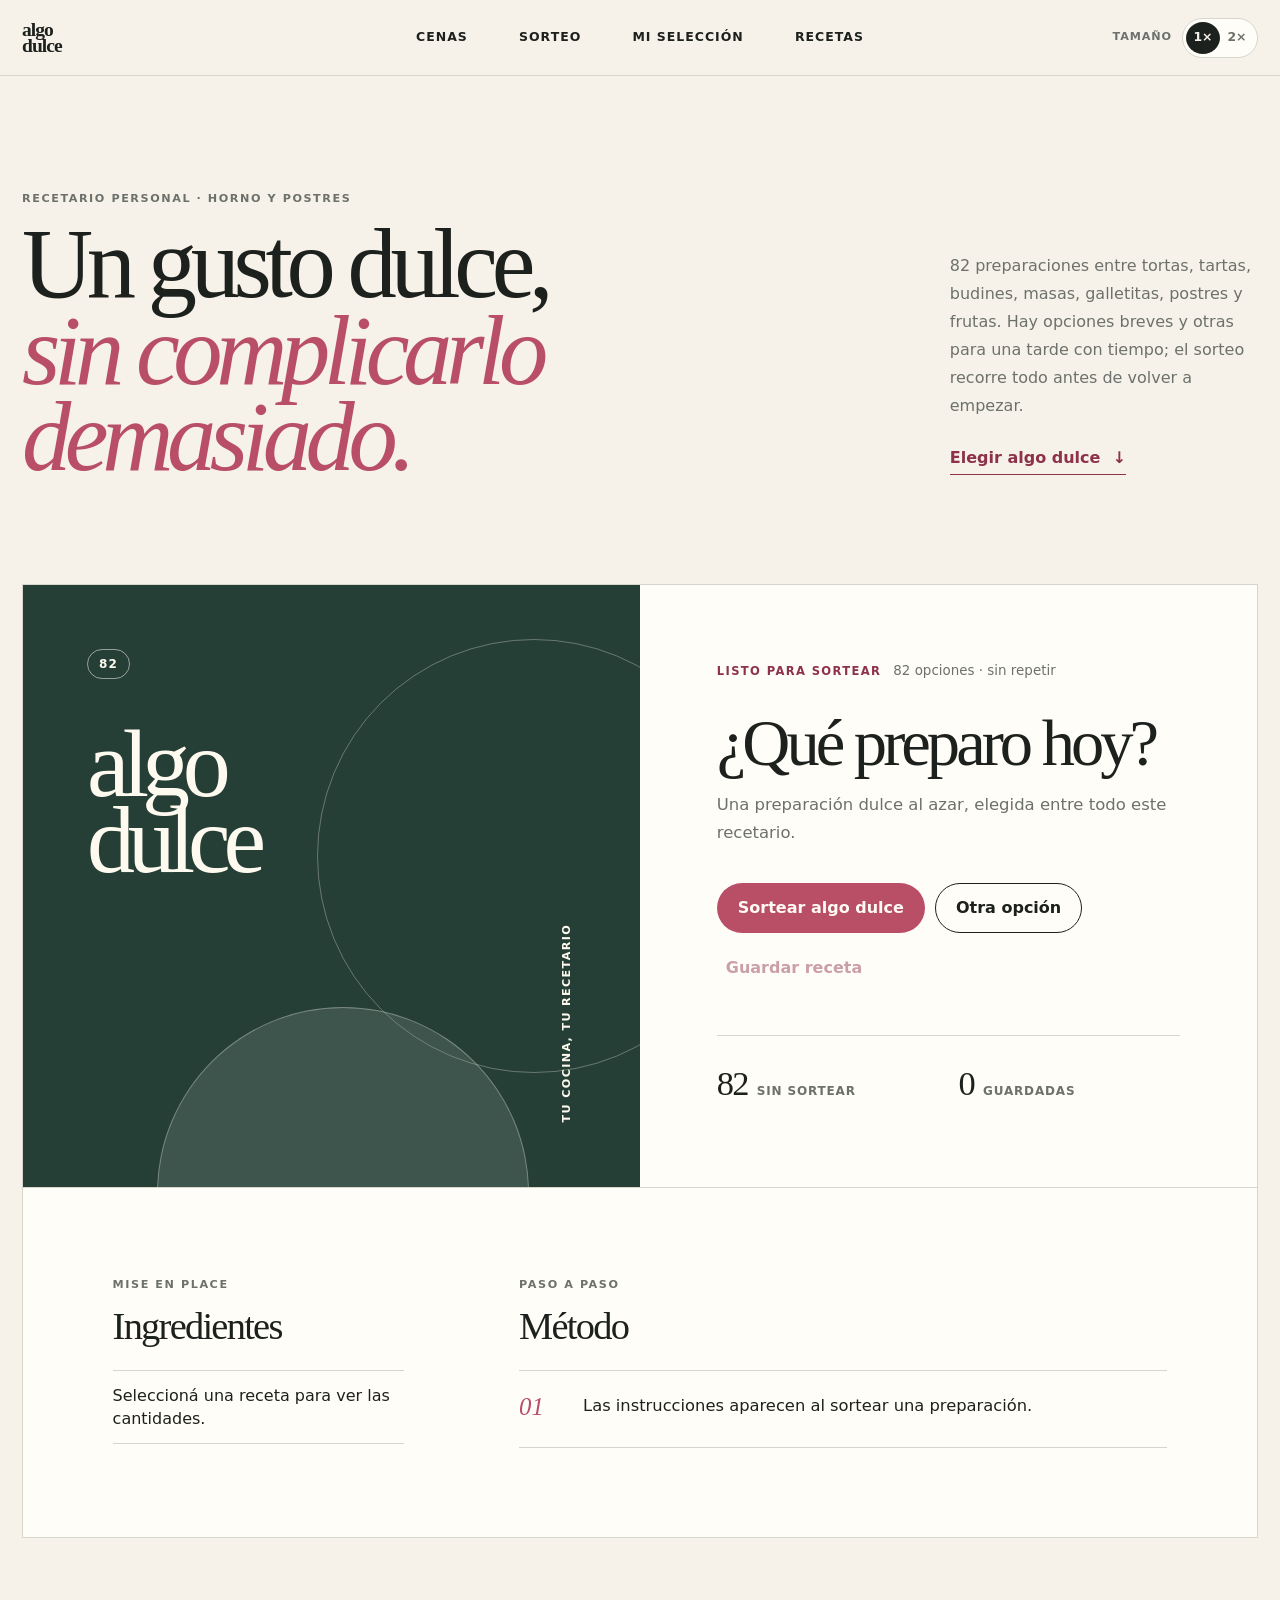
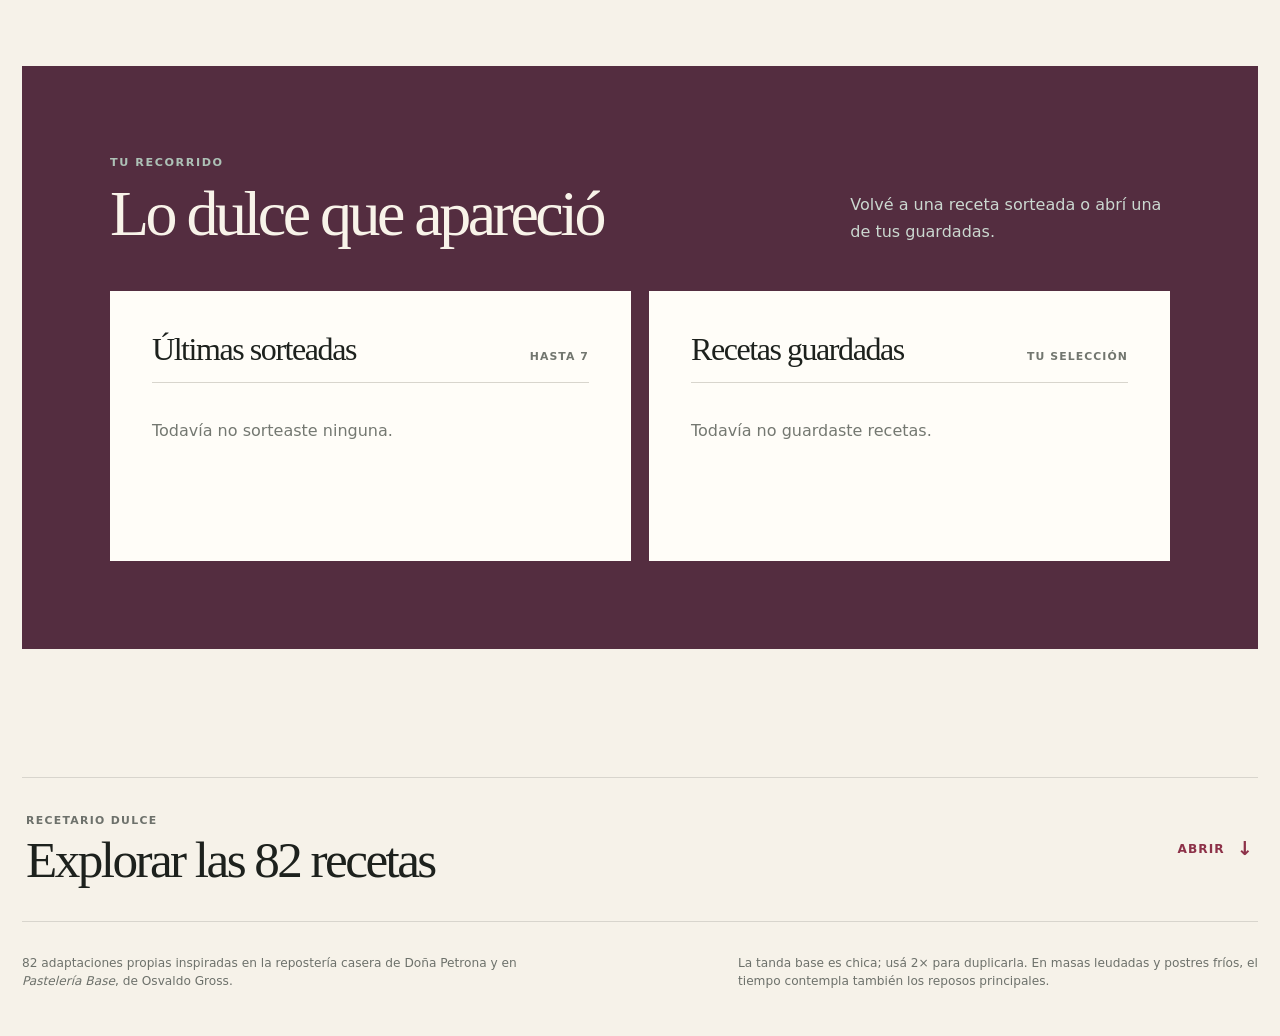
==== dulces.html @ ef83200b "Publicar recetario web" ====
<!DOCTYPE html>
<html lang="es">
<head>
  <meta charset="UTF-8">
  <meta name="viewport" content="width=device-width, initial-scale=1">
  <meta name="theme-color" content="#f6f2e9">
  <meta name="description" content="Un sorteador personal de tortas, tartas, budines, masas, galletitas, postres y preparaciones con fruta.">
  <title>Algo dulce — Recetario personal</title>
  <link rel="stylesheet" href="./css/styles.css">
</head>
<body class="sweetPage">
  <header class="siteHeader">
    <a class="brand" href="./dulces.html#top" aria-label="Algo dulce, volver al inicio">
      <span>algo</span>
      <span>dulce</span>
    </a>

    <nav class="mainNav" aria-label="Navegación principal">
      <a href="./index.html">Cenas</a>
      <a href="#recipe">Sorteo</a>
      <a href="#selection">Mi selección</a>
      <a href="#catalog">Recetas</a>
    </nav>

    <a class="mobileSwitch" href="./index.html">Cenas</a>

    <div class="portion compactPortion">
      <span>Tamaño</span>
      <div class="seg" role="group" aria-label="Tamaño de la tanda">
        <button id="one" class="active" type="button" aria-pressed="true">1×</button>
        <button id="two" type="button" aria-pressed="false">2×</button>
      </div>
    </div>
  </header>

  <main id="top" class="app">
    <section class="intro" aria-labelledby="pageTitle">
      <div>
        <p class="eyebrow">Recetario personal · horno y postres</p>
        <h1 id="pageTitle">Un gusto dulce,<br><em>sin complicarlo demasiado.</em></h1>
      </div>
      <div class="introCopy">
        <p><span id="recipeTotalIntro">82</span> preparaciones entre tortas, tartas, budines, masas, galletitas, postres y frutas. Hay opciones breves y otras para una tarde con tiempo; el sorteo recorre todo antes de volver a empezar.</p>
        <a class="textLink" href="#recipe">Elegir algo dulce <span aria-hidden="true">↓</span></a>
      </div>
    </section>

    <section id="recipe" class="featureSection" aria-labelledby="title">
      <article class="recipeFeature">
        <figure id="recipeVisual" class="recipeVisual" data-tone="idle">
          <img id="recipeImage" class="recipeImage" alt="" hidden>
          <div id="visualPlaceholder" class="visualPlaceholder">
            <span id="visualNumber" class="visualNumber">82</span>
            <span id="visualLabel" class="visualLabel">algo<br>dulce</span>
            <span class="visualCaption">Tu cocina, tu recetario</span>
          </div>
        </figure>

        <div class="recipeIntro">
          <div class="meta">
            <span id="category" class="badge">Listo para sortear</span>
            <span id="time" class="muted">82 opciones · sin repetir</span>
          </div>

          <h2 id="title" class="title">¿Qué preparo hoy?</h2>
          <p id="note" class="note">Una preparación dulce al azar, elegida entre todo este recetario.</p>
          <p id="source" class="recipeSource" hidden></p>
          <span id="announcement" class="srOnly" aria-live="polite"></span>

          <div class="actions" aria-label="Acciones de la receta">
            <button id="pick" class="btn primary" type="button">Sortear algo dulce</button>
            <button id="another" class="btn secondary" type="button">Otra opción</button>
            <button id="favorite" class="btn quiet" type="button" disabled>Guardar receta</button>
          </div>

          <div class="quickFacts" aria-label="Estado del recetario">
            <p><strong id="remaining">82</strong><span>sin sortear</span></p>
            <p><strong id="favoriteCount">0</strong><span>guardadas</span></p>
          </div>
        </div>
      </article>

      <div class="recipeBody">
        <aside class="ingredientsPanel" aria-labelledby="ingredientsTitle">
          <div class="sectionHeading">
            <p class="eyebrow">Mise en place</p>
            <h3 id="ingredientsTitle">Ingredientes</h3>
          </div>
          <ul id="ingredients" class="ingredients">
            <li>Seleccioná una receta para ver las cantidades.</li>
          </ul>
        </aside>

        <section class="methodColumn" aria-labelledby="methodTitle">
          <div id="prepBlock" class="guidance prepGuide" hidden>
            <p class="eyebrow">Orden de trabajo</p>
            <h3>Antes de empezar</h3>
            <p id="prep"></p>
          </div>

          <div class="methodBlock">
            <div class="sectionHeading">
              <p class="eyebrow">Paso a paso</p>
              <h3 id="methodTitle">Método</h3>
            </div>
            <ol id="steps" class="steps">
              <li>Las instrucciones aparecen al sortear una preparación.</li>
            </ol>
          </div>

          <aside id="tipBlock" class="guidance tipGuide" hidden>
            <p class="eyebrow">Nota de cocina</p>
            <h3>Punto clave</h3>
            <p id="tip"></p>
          </aside>
        </section>
      </div>
    </section>

    <section id="selection" class="selectionSection" aria-labelledby="selectionTitle">
      <div class="sectionIntro">
        <p class="eyebrow">Tu recorrido</p>
        <h2 id="selectionTitle">Lo dulce que apareció</h2>
        <p>Volvé a una receta sorteada o abrí una de tus guardadas.</p>
      </div>

      <div class="selectionGrid">
        <section class="listPanel" aria-labelledby="historyTitle">
          <div class="panelHeading">
            <h3 id="historyTitle">Últimas sorteadas</h3>
            <span>Hasta 7</span>
          </div>
          <ol id="history" class="list">
            <li class="empty">Todavía no sorteaste ninguna.</li>
          </ol>
        </section>

        <section class="listPanel" aria-labelledby="favoritesTitle">
          <div class="panelHeading">
            <h3 id="favoritesTitle">Recetas guardadas</h3>
            <span>Tu selección</span>
          </div>
          <ul id="favorites" class="list">
            <li class="empty">Todavía no guardaste recetas.</li>
          </ul>
        </section>
      </div>
    </section>

    <details id="catalog" class="catalogSection">
      <summary>
        <span>
          <small>Recetario dulce</small>
          <strong>Explorar las <span id="recipeTotalCatalog">82</span> recetas</strong>
        </span>
        <span class="summaryAction">Abrir <span aria-hidden="true">↓</span></span>
      </summary>
      <div id="catalogFilters" class="catalogFilters" aria-label="Filtrar recetas por categoría"></div>
      <div id="grid" class="grid"></div>
    </details>

    <footer class="foot">
      <p><span id="recipeTotalFooter">82</span> adaptaciones propias inspiradas en la repostería casera de Doña Petrona y en <em>Pastelería Base</em>, de Osvaldo Gross.</p>
      <p>La tanda base es chica; usá 2× para duplicarla. En masas leudadas y postres fríos, el tiempo contempla también los reposos principales.</p>
    </footer>
  </main>

  <div id="toast" class="toast" role="status" aria-live="polite"></div>

  <script src="./js/sweet-recipes.js"></script>
  <script src="./js/gross-tortas-y-masitas.js"></script>
  <script src="./js/gross-budines-y-hojaldres.js"></script>
  <script src="./js/gross-leudados-y-postres.js"></script>
  <script src="./js/app.js"></script>
</body>
</html>
---- css/styles.css ----
:root {
  --paper: #f6f2e9;
  --surface: #fffdf8;
  --ink: #1d211d;
  --muted: #6d716b;
  --line: #d8d5cd;
  --soft: #ece8df;
  --accent: #d76343;
  --accent-dark: #a9432b;
  --green: #244b3a;
  --danger: #a23e36;
  --shadow: 0 18px 55px rgba(35, 31, 24, 0.1);
  --serif: Georgia, "Times New Roman", serif;
  --sans: Inter, ui-sans-serif, system-ui, -apple-system, BlinkMacSystemFont, "Segoe UI", sans-serif;
  color-scheme: light;
}

* {
  box-sizing: border-box;
}

html {
  scroll-behavior: smooth;
  scroll-padding-top: 88px;
}

body {
  margin: 0;
  min-height: 100vh;
  background: var(--paper);
  color: var(--ink);
  font-family: var(--sans);
  line-height: 1.5;
}

body.sweetPage {
  --accent: #b94f67;
  --accent-dark: #8d3249;
  --green: #542d40;
}

button,
summary {
  font: inherit;
}

button,
summary,
a {
  -webkit-tap-highlight-color: transparent;
}

button {
  cursor: pointer;
}

a {
  color: inherit;
}

button:focus-visible,
a:focus-visible,
summary:focus-visible {
  outline: 3px solid rgba(215, 99, 67, 0.45);
  outline: 3px solid color-mix(in srgb, var(--accent) 45%, transparent);
  outline-offset: 4px;
}

[hidden] {
  display: none !important;
}

.srOnly {
  position: absolute;
  width: 1px;
  height: 1px;
  padding: 0;
  margin: -1px;
  overflow: hidden;
  clip: rect(0, 0, 0, 0);
  white-space: nowrap;
  border: 0;
}

.siteHeader {
  position: sticky;
  top: 0;
  z-index: 50;
  display: grid;
  grid-template-columns: 1fr auto 1fr;
  align-items: center;
  min-height: 76px;
  padding: 10px max(22px, calc((100vw - 1260px) / 2));
  border-bottom: 1px solid var(--line);
  background: color-mix(in srgb, var(--paper) 94%, transparent);
  backdrop-filter: blur(16px);
}

.brand {
  width: max-content;
  color: var(--ink);
  font-family: var(--serif);
  font-size: 1.22rem;
  font-weight: 700;
  line-height: 0.78;
  text-decoration: none;
  letter-spacing: -0.05em;
}

.brand span {
  display: block;
}

.mainNav {
  display: flex;
  align-items: center;
  gap: clamp(20px, 4vw, 54px);
}

.mainNav a {
  position: relative;
  padding: 9px 0;
  font-size: 0.78rem;
  font-weight: 750;
  letter-spacing: 0.08em;
  text-decoration: none;
  text-transform: uppercase;
}

.mainNav a::after {
  position: absolute;
  right: 0;
  bottom: 3px;
  left: 0;
  height: 1px;
  background: var(--accent);
  content: "";
  transform: scaleX(0);
  transform-origin: left;
  transition: transform 180ms ease;
}

.mainNav a:hover::after {
  transform: scaleX(1);
}

.mobileSwitch {
  display: none;
}

.portion {
  display: flex;
  align-items: center;
  justify-self: end;
  gap: 10px;
}

.portion > span {
  color: var(--muted);
  font-size: 0.7rem;
  font-weight: 750;
  letter-spacing: 0.08em;
  text-transform: uppercase;
}

.seg {
  display: grid;
  grid-template-columns: 1fr 1fr;
  width: 76px;
  padding: 3px;
  border: 1px solid var(--line);
  border-radius: 999px;
  background: var(--surface);
}

.seg button {
  min-width: 32px;
  min-height: 32px;
  padding: 0;
  border: 0;
  border-radius: 50%;
  background: transparent;
  color: var(--muted);
  font-size: 0.78rem;
  font-weight: 800;
}

.seg button.active {
  background: var(--ink);
  color: var(--paper);
}

.app {
  width: min(1260px, calc(100% - 44px));
  margin: 0 auto;
}

.intro {
  display: grid;
  grid-template-columns: minmax(0, 1.45fr) minmax(280px, 0.55fr);
  gap: clamp(40px, 9vw, 130px);
  align-items: end;
  padding: clamp(64px, 9vw, 126px) 0 clamp(54px, 8vw, 104px);
}

.eyebrow {
  margin: 0 0 13px;
  color: var(--muted);
  font-size: 0.7rem;
  font-weight: 800;
  letter-spacing: 0.14em;
  text-transform: uppercase;
}

.intro h1 {
  margin: 0;
  max-width: 900px;
  font-family: var(--serif);
  font-size: clamp(3.45rem, 7.7vw, 7.4rem);
  font-weight: 500;
  line-height: 0.88;
  letter-spacing: -0.065em;
}

.intro h1 em {
  color: var(--accent);
  font-weight: 400;
}

.introCopy {
  max-width: 410px;
  padding-bottom: 6px;
}

.introCopy p {
  margin: 0 0 26px;
  color: var(--muted);
  font-size: 1rem;
  line-height: 1.75;
}

.textLink {
  display: inline-flex;
  gap: 12px;
  align-items: center;
  padding-bottom: 4px;
  border-bottom: 1px solid currentColor;
  color: var(--accent-dark);
  font-weight: 750;
  text-decoration: none;
}

.textLink span {
  transition: transform 180ms ease;
}

.textLink:hover span {
  transform: translateY(3px);
}

.featureSection {
  border: 1px solid var(--line);
  background: var(--surface);
}

.recipeFeature {
  display: grid;
  grid-template-columns: minmax(0, 1fr) minmax(0, 1fr);
  min-height: 600px;
  border-bottom: 1px solid var(--line);
}

.recipeVisual {
  --tone: #294d3d;
  --tone-soft: #9bb4a5;
  --tone-ink: #fffaf0;
  position: relative;
  min-height: 600px;
  margin: 0;
  overflow: hidden;
  background: var(--tone);
  color: var(--tone-ink);
}

.recipeImage {
  position: absolute;
  z-index: 3;
  inset: 0;
  display: block;
  width: 100%;
  height: 100%;
  object-fit: cover;
}

.visualPlaceholder {
  position: absolute;
  inset: 0;
  display: flex;
  flex-direction: column;
  justify-content: space-between;
  padding: clamp(28px, 5vw, 68px);
  isolation: isolate;
}

.visualPlaceholder::before,
.visualPlaceholder::after {
  position: absolute;
  z-index: -1;
  border: 1px solid color-mix(in srgb, var(--tone-ink) 30%, transparent);
  border-radius: 50%;
  content: "";
}

.visualPlaceholder::before {
  top: 9%;
  right: -18%;
  width: 70%;
  aspect-ratio: 1;
}

.visualPlaceholder::after {
  right: 18%;
  bottom: -32%;
  width: 60%;
  aspect-ratio: 1;
  background: color-mix(in srgb, var(--tone-soft) 24%, transparent);
}

.visualNumber {
  align-self: flex-start;
  padding: 5px 11px;
  border: 1px solid color-mix(in srgb, var(--tone-ink) 52%, transparent);
  border-radius: 999px;
  font-size: 0.75rem;
  font-weight: 800;
  letter-spacing: 0.09em;
}

.visualLabel {
  max-width: 520px;
  font-family: var(--serif);
  font-size: clamp(4rem, 7.5vw, 7.3rem);
  font-weight: 500;
  line-height: 0.79;
  letter-spacing: -0.075em;
  white-space: pre-line;
}

.visualCaption {
  align-self: flex-end;
  font-size: 0.7rem;
  font-weight: 750;
  letter-spacing: 0.12em;
  text-transform: uppercase;
  writing-mode: vertical-rl;
  transform: rotate(180deg);
}

[data-tone="oven"] {
  --tone: #b95536;
  --tone-soft: #edb492;
  --tone-ink: #fff9ee;
}

[data-tone="legumes"] {
  --tone: #315845;
  --tone-soft: #92b29e;
  --tone-ink: #fff9ee;
}

[data-tone="grains"] {
  --tone: #d3a73f;
  --tone-soft: #f3d88b;
  --tone-ink: #282217;
}

[data-tone="vegetables"] {
  --tone: #788243;
  --tone-soft: #bec88a;
  --tone-ink: #fffdf2;
}

[data-tone="tuna"] {
  --tone: #416879;
  --tone-soft: #9bbfca;
  --tone-ink: #fffaf0;
}

[data-tone="starters"] {
  --tone: #9a5c32;
  --tone-soft: #dfb074;
  --tone-ink: #fffaf0;
}

[data-tone="sweet-cakes"] {
  --tone: #984b5d;
  --tone-soft: #dfa2ad;
  --tone-ink: #fff8ee;
}

[data-tone="sweet-loaves"] {
  --tone: #745441;
  --tone-soft: #c9aa8f;
  --tone-ink: #fffaf0;
}

[data-tone="sweet-cookies"] {
  --tone: #a4513d;
  --tone-soft: #dfa38d;
  --tone-ink: #fffaf0;
}

[data-tone="sweet-doughs"] {
  --tone: #b36f36;
  --tone-soft: #e9bd82;
  --tone-ink: #fffaf0;
}

[data-tone="sweet-spoon"] {
  --tone: #604c79;
  --tone-soft: #b7a7ca;
  --tone-ink: #fffaf4;
}

[data-tone="sweet-fruit"] {
  --tone: #9a3744;
  --tone-soft: #e69595;
  --tone-ink: #fffaf0;
}

[data-tone="idle"] {
  --tone: #263f36;
  --tone-soft: #89a091;
  --tone-ink: #fffaf0;
}

.recipeIntro {
  display: flex;
  flex-direction: column;
  justify-content: center;
  padding: clamp(38px, 6vw, 82px);
}

.meta {
  display: flex;
  flex-wrap: wrap;
  gap: 12px;
  align-items: center;
}

.badge {
  color: var(--accent-dark);
  font-size: 0.72rem;
  font-weight: 850;
  letter-spacing: 0.12em;
  text-transform: uppercase;
}

.muted {
  color: var(--muted);
  font-size: 0.84rem;
}

.title {
  margin: 30px 0 18px;
  font-family: var(--serif);
  font-size: clamp(3rem, 5.2vw, 5.7rem);
  font-weight: 500;
  line-height: 0.93;
  letter-spacing: -0.06em;
}

.note {
  max-width: 580px;
  margin: 0;
  color: var(--muted);
  font-size: 1.03rem;
  line-height: 1.7;
}

.recipeSource {
  margin: 11px 0 0;
  color: var(--accent-dark);
  font-size: 0.8rem;
  font-weight: 750;
  line-height: 1.5;
}

.actions {
  display: flex;
  flex-wrap: wrap;
  gap: 10px;
  margin-top: 36px;
}

.btn {
  min-height: 50px;
  padding: 0 20px;
  border: 1px solid transparent;
  border-radius: 999px;
  font-weight: 800;
  transition: transform 160ms ease, background 160ms ease, color 160ms ease;
}

.btn:hover:not(:disabled) {
  transform: translateY(-2px);
}

.primary {
  background: var(--accent);
  color: #fffaf3;
}

.primary:hover {
  background: var(--accent-dark);
}

.secondary {
  border-color: var(--ink);
  background: transparent;
  color: var(--ink);
}

.secondary:hover {
  background: var(--ink);
  color: var(--surface);
}

.quiet {
  padding-right: 8px;
  padding-left: 8px;
  background: transparent;
  color: var(--accent-dark);
}

.btn:disabled {
  cursor: default;
  opacity: 0.46;
}

.quickFacts {
  display: grid;
  grid-template-columns: repeat(2, minmax(0, 1fr));
  gap: 20px;
  margin-top: 42px;
  padding-top: 22px;
  border-top: 1px solid var(--line);
}

.quickFacts p {
  display: flex;
  gap: 9px;
  align-items: baseline;
  margin: 0;
}

.quickFacts strong {
  font-family: var(--serif);
  font-size: 2.15rem;
  font-weight: 500;
  letter-spacing: -0.05em;
}

.quickFacts span {
  color: var(--muted);
  font-size: 0.75rem;
  font-weight: 750;
  letter-spacing: 0.07em;
  text-transform: uppercase;
}

.recipeBody {
  display: grid;
  grid-template-columns: minmax(250px, 0.62fr) minmax(0, 1.38fr);
  gap: clamp(46px, 9vw, 130px);
  padding: clamp(48px, 7vw, 96px);
}

.ingredientsPanel {
  align-self: start;
}

.sectionHeading {
  margin-bottom: 24px;
}

.sectionHeading h3,
.guidance h3,
.panelHeading h3 {
  margin: 0;
  font-family: var(--serif);
  font-size: clamp(1.8rem, 3vw, 2.7rem);
  font-weight: 500;
  line-height: 1;
  letter-spacing: -0.045em;
}

.ingredients,
.steps,
.list {
  display: grid;
  gap: 0;
  margin: 0;
  padding: 0;
  list-style: none;
}

.ingredients li {
  padding: 13px 0;
  border-bottom: 1px solid var(--line);
  line-height: 1.45;
}

.ingredients li:first-child {
  border-top: 1px solid var(--line);
}

.methodColumn {
  display: grid;
  gap: clamp(38px, 5vw, 66px);
  max-width: 780px;
}

.guidance {
  padding: clamp(24px, 4vw, 42px);
  line-height: 1.7;
}

.guidance .eyebrow {
  margin-bottom: 11px;
}

.guidance h3 {
  margin-bottom: 17px;
}

.guidance > p:last-child {
  margin: 0;
  font-size: 1rem;
}

.prepGuide {
  background: var(--soft);
}

.tipGuide {
  border-left: 5px solid var(--accent);
  background: color-mix(in srgb, var(--accent) 9%, var(--surface));
}

.steps {
  counter-reset: step;
}

.steps li {
  position: relative;
  min-height: 78px;
  padding: 22px 0 22px 64px;
  border-top: 1px solid var(--line);
  font-size: 1.02rem;
  line-height: 1.65;
}

.steps li:last-child {
  border-bottom: 1px solid var(--line);
}

.steps li::before {
  position: absolute;
  top: 16px;
  left: 0;
  color: var(--accent);
  content: counter(step, decimal-leading-zero);
  counter-increment: step;
  font-family: var(--serif);
  font-size: 1.55rem;
  font-style: italic;
}

.selectionSection {
  margin-top: clamp(70px, 10vw, 134px);
  padding: clamp(52px, 7vw, 88px);
  background: var(--green);
  color: #f8f3e9;
}

.sectionIntro {
  display: grid;
  grid-template-columns: minmax(0, 1fr) minmax(240px, 0.45fr);
  gap: 30px;
  align-items: end;
  margin-bottom: 46px;
}

.sectionIntro .eyebrow {
  grid-column: 1 / -1;
  margin-bottom: -18px;
  color: #adc1b6;
}

.sectionIntro h2 {
  margin: 0;
  font-family: var(--serif);
  font-size: clamp(2.7rem, 5vw, 5.1rem);
  font-weight: 500;
  line-height: 0.95;
  letter-spacing: -0.055em;
}

.sectionIntro > p:last-child {
  margin: 0;
  color: #cbd8d0;
  line-height: 1.7;
}

.selectionGrid {
  display: grid;
  grid-template-columns: repeat(2, minmax(0, 1fr));
  gap: 18px;
}

.listPanel {
  min-height: 270px;
  padding: clamp(24px, 4vw, 42px);
  background: #fffdf8;
  color: #1d211d;
}

.panelHeading {
  display: flex;
  gap: 20px;
  align-items: baseline;
  justify-content: space-between;
  margin-bottom: 24px;
  padding-bottom: 17px;
  border-bottom: 1px solid #d8d5cd;
}

.panelHeading h3 {
  font-size: clamp(1.55rem, 2.5vw, 2.1rem);
}

.panelHeading span {
  color: #72766f;
  font-size: 0.68rem;
  font-weight: 800;
  letter-spacing: 0.1em;
  text-transform: uppercase;
}

.list li {
  display: flex;
  gap: 14px;
  align-items: flex-start;
  justify-content: space-between;
  padding: 12px 0;
  border-bottom: 1px solid #e2ded6;
}

.recipeLink {
  flex: 1;
  padding: 0;
  border: 0;
  background: transparent;
  color: #1d211d;
  font-weight: 700;
  line-height: 1.45;
  text-align: left;
}

.recipeLink:hover {
  color: #b14c31;
}

.remove {
  flex: 0 0 auto;
  padding: 2px 0;
  border: 0;
  background: transparent;
  color: var(--danger);
  font-size: 0.7rem;
  font-weight: 850;
  letter-spacing: 0.07em;
  text-transform: uppercase;
}

.empty {
  border-bottom: 0 !important;
  color: #747871;
}

.catalogSection {
  margin: clamp(70px, 10vw, 130px) 0 0;
  border-top: 1px solid var(--line);
  border-bottom: 1px solid var(--line);
}

.catalogSection summary {
  display: flex;
  gap: 30px;
  align-items: center;
  justify-content: space-between;
  padding: 35px 4px;
  cursor: pointer;
  list-style: none;
}

.catalogSection summary::-webkit-details-marker {
  display: none;
}

.catalogSection summary small,
.catalogSection summary strong {
  display: block;
}

.catalogSection summary small {
  margin-bottom: 5px;
  color: var(--muted);
  font-size: 0.68rem;
  font-weight: 800;
  letter-spacing: 0.12em;
  text-transform: uppercase;
}

.catalogSection summary strong {
  font-family: var(--serif);
  font-size: clamp(2rem, 4vw, 3.8rem);
  font-weight: 500;
  line-height: 1;
  letter-spacing: -0.05em;
}

.summaryAction {
  display: flex;
  gap: 12px;
  align-items: center;
  color: var(--accent-dark);
  font-size: 0.76rem;
  font-weight: 850;
  letter-spacing: 0.09em;
  text-transform: uppercase;
}

.summaryAction span {
  font-size: 1.2rem;
  transition: transform 180ms ease;
}

.catalogSection[open] .summaryAction span {
  transform: rotate(180deg);
}

.catalogFilters {
  display: flex;
  flex-wrap: wrap;
  gap: 9px;
  padding: 26px 0 4px;
  border-top: 1px solid var(--line);
}

.filterChip {
  min-height: 38px;
  padding: 8px 14px;
  border: 1px solid var(--line);
  border-radius: 999px;
  background: transparent;
  color: var(--muted);
  font-size: 0.72rem;
  font-weight: 780;
  letter-spacing: 0.035em;
  transition: border-color 160ms ease, background 160ms ease, color 160ms ease;
}

.filterChip:hover {
  border-color: var(--ink);
  color: var(--ink);
}

.filterChip.active {
  border-color: var(--ink);
  background: var(--ink);
  color: var(--paper);
}

.grid {
  display: grid;
  grid-template-columns: repeat(4, minmax(0, 1fr));
  gap: 42px 18px;
  padding: 36px 0 64px;
  border-top: 1px solid var(--line);
}

.catalogFilters + .grid {
  border-top: 0;
}

.item {
  min-width: 0;
  padding: 0;
  border: 0;
  background: transparent;
  color: var(--ink);
  text-align: left;
}

.itemVisual {
  --tone: #294d3d;
  --tone-soft: #9bb4a5;
  --tone-ink: #fffaf0;
  position: relative;
  display: grid;
  aspect-ratio: 1 / 0.92;
  margin-bottom: 14px;
  overflow: hidden;
  place-items: center;
  border-radius: 10px;
  background: var(--tone);
  color: var(--tone-ink);
  transition: transform 200ms ease, border-radius 200ms ease;
}

.itemVisual::before {
  position: absolute;
  top: -15%;
  right: -19%;
  width: 72%;
  aspect-ratio: 1;
  border: 1px solid color-mix(in srgb, var(--tone-ink) 28%, transparent);
  border-radius: 50%;
  content: "";
}

.itemVisual img {
  position: absolute;
  z-index: 2;
  inset: 0;
  width: 100%;
  height: 100%;
  object-fit: cover;
}

.item:hover .itemVisual {
  border-radius: 2px;
  transform: translateY(-4px);
}

.itemNumber {
  position: absolute;
  top: 12px;
  left: 13px;
  z-index: 1;
  font-size: 0.67rem;
  font-weight: 850;
  letter-spacing: 0.1em;
}

.itemMark {
  z-index: 1;
  max-width: 80%;
  font-family: var(--serif);
  font-size: clamp(1.9rem, 3.1vw, 3.2rem);
  font-style: italic;
  line-height: 0.9;
  text-align: center;
  letter-spacing: -0.06em;
  white-space: pre-line;
}

.itemMeta {
  display: flex;
  gap: 8px;
  align-items: center;
  justify-content: space-between;
  margin-bottom: 6px;
  color: var(--muted);
  font-size: 0.7rem;
  font-weight: 750;
  letter-spacing: 0.06em;
  text-transform: uppercase;
}

.item strong {
  display: block;
  font-family: var(--serif);
  font-size: 1.27rem;
  font-weight: 500;
  line-height: 1.12;
  letter-spacing: -0.025em;
}

.foot {
  display: flex;
  gap: 30px;
  justify-content: space-between;
  padding: 32px 0 45px;
  color: var(--muted);
  font-size: 0.76rem;
  line-height: 1.55;
}

.foot p {
  max-width: 520px;
  margin: 0;
}

.toast {
  position: fixed;
  bottom: 24px;
  left: 50%;
  z-index: 100;
  padding: 12px 18px;
  border-radius: 999px;
  background: var(--ink);
  box-shadow: var(--shadow);
  color: var(--surface);
  font-weight: 750;
  opacity: 0;
  pointer-events: none;
  transform: translate(-50%, 18px);
  transition: opacity 180ms ease, transform 180ms ease;
}

.toast.show {
  opacity: 1;
  transform: translate(-50%, 0);
}

@media (max-width: 1020px) {
  .intro {
    grid-template-columns: minmax(0, 1.2fr) minmax(260px, 0.8fr);
  }

  .recipeFeature {
    min-height: 540px;
  }

  .recipeVisual {
    min-height: 540px;
  }

  .recipeIntro {
    padding: 42px;
  }

  .recipeBody {
    gap: 56px;
    padding: 58px 48px;
  }

  .grid {
    grid-template-columns: repeat(3, minmax(0, 1fr));
  }
}

@media (max-width: 820px) {
  .siteHeader {
    grid-template-columns: 1fr auto auto;
    gap: 14px;
  }

  .mainNav {
    display: none;
  }

  .mobileSwitch {
    display: block;
    color: var(--accent-dark);
    font-size: 0.7rem;
    font-weight: 820;
    letter-spacing: 0.075em;
    text-decoration: none;
    text-transform: uppercase;
  }

  .intro {
    grid-template-columns: 1fr;
    gap: 34px;
  }

  .introCopy {
    max-width: 600px;
  }

  .recipeFeature {
    grid-template-columns: 1fr;
  }

  .recipeVisual {
    min-height: 0;
    aspect-ratio: 16 / 11;
  }

  .recipeIntro {
    min-height: 500px;
  }

  .recipeBody {
    grid-template-columns: 1fr;
  }

  .ingredientsPanel {
    max-width: 620px;
  }

  .methodColumn {
    max-width: none;
  }

  .selectionGrid,
  .sectionIntro {
    grid-template-columns: 1fr;
  }

  .sectionIntro .eyebrow {
    grid-column: auto;
    margin-bottom: -12px;
  }

  .grid {
    grid-template-columns: repeat(2, minmax(0, 1fr));
  }
}

@media (max-width: 560px) {
  html {
    scroll-padding-top: 70px;
  }

  .siteHeader {
    min-height: 66px;
    padding: 9px 16px;
  }

  .brand {
    font-size: 1.05rem;
  }

  .mobileSwitch {
    font-size: 0.64rem;
  }

  .portion > span {
    display: none;
  }

  .app {
    width: min(100% - 24px, 1260px);
  }

  .intro {
    padding: 48px 0 52px;
  }

  .intro h1 {
    font-size: clamp(3.05rem, 15vw, 4.6rem);
    line-height: 0.91;
  }

  .introCopy p {
    font-size: 0.95rem;
  }

  .featureSection {
    margin-right: -12px;
    margin-left: -12px;
    border-right: 0;
    border-left: 0;
  }

  .recipeVisual {
    aspect-ratio: 1 / 1;
  }

  .visualPlaceholder {
    padding: 26px;
  }

  .visualLabel {
    font-size: clamp(3.8rem, 19vw, 5.8rem);
  }

  .recipeIntro {
    min-height: 0;
    padding: 34px 24px 40px;
  }

  .title {
    margin-top: 22px;
    font-size: clamp(2.7rem, 13vw, 4.2rem);
  }

  .actions {
    display: grid;
    grid-template-columns: repeat(2, minmax(0, 1fr));
    margin-top: 30px;
  }

  .actions .primary {
    grid-column: 1 / -1;
  }

  .btn {
    min-height: 52px;
    padding: 0 14px;
  }

  .quickFacts {
    margin-top: 32px;
  }

  .recipeBody {
    gap: 48px;
    padding: 42px 24px 50px;
  }

  .guidance {
    padding: 24px;
  }

  .steps li {
    padding-left: 52px;
  }

  .selectionSection {
    margin-right: -12px;
    margin-left: -12px;
    padding: 48px 24px;
  }

  .selectionGrid {
    gap: 12px;
  }

  .listPanel {
    padding: 24px;
  }

  .catalogSection summary {
    align-items: flex-end;
  }

  .catalogFilters {
    gap: 7px;
    padding-top: 20px;
  }

  .filterChip {
    min-height: 36px;
    padding: 7px 11px;
    font-size: 0.68rem;
  }

  .summaryAction {
    font-size: 0;
  }

  .summaryAction span {
    font-size: 1.4rem;
  }

  .grid {
    gap: 34px 12px;
  }

  .itemVisual {
    border-radius: 8px;
  }

  .itemMark {
    font-size: 2rem;
  }

  .item strong {
    font-size: 1.05rem;
  }

  .itemMeta {
    display: block;
  }

  .itemMeta span {
    display: block;
  }

  .foot {
    display: grid;
    gap: 10px;
  }
}

@media (max-width: 390px) {
  .siteHeader {
    gap: 9px;
  }

  .mobileSwitch {
    max-width: 48px;
    line-height: 1.05;
    text-align: center;
  }

  .grid {
    grid-template-columns: 1fr;
  }

  .itemVisual {
    aspect-ratio: 4 / 3;
  }

  .itemMark {
    font-size: 2.6rem;
  }
}

@media (prefers-color-scheme: dark) {
  :root {
    --paper: #151713;
    --surface: #1d201b;
    --ink: #f4f0e7;
    --muted: #a9aea6;
    --line: #3b3f38;
    --soft: #292d27;
    --accent: #ef7958;
    --accent-dark: #f08a6c;
    --green: #17382b;
    --danger: #f09a91;
    --shadow: 0 20px 55px rgba(0, 0, 0, 0.3);
    color-scheme: dark;
  }

  .siteHeader {
    background: color-mix(in srgb, var(--paper) 94%, transparent);
  }

  .seg button.active {
    background: var(--ink);
    color: var(--paper);
  }

  .primary {
    color: #1c1713;
  }

  .selectionSection {
    color: #f8f3e9;
  }

  .listPanel {
    background: #f6f2e9;
  }
}

@media (prefers-reduced-motion: reduce) {
  html {
    scroll-behavior: auto;
  }

  *,
  *::before,
  *::after {
    scroll-behavior: auto !important;
    transition-duration: 0.01ms !important;
  }
}
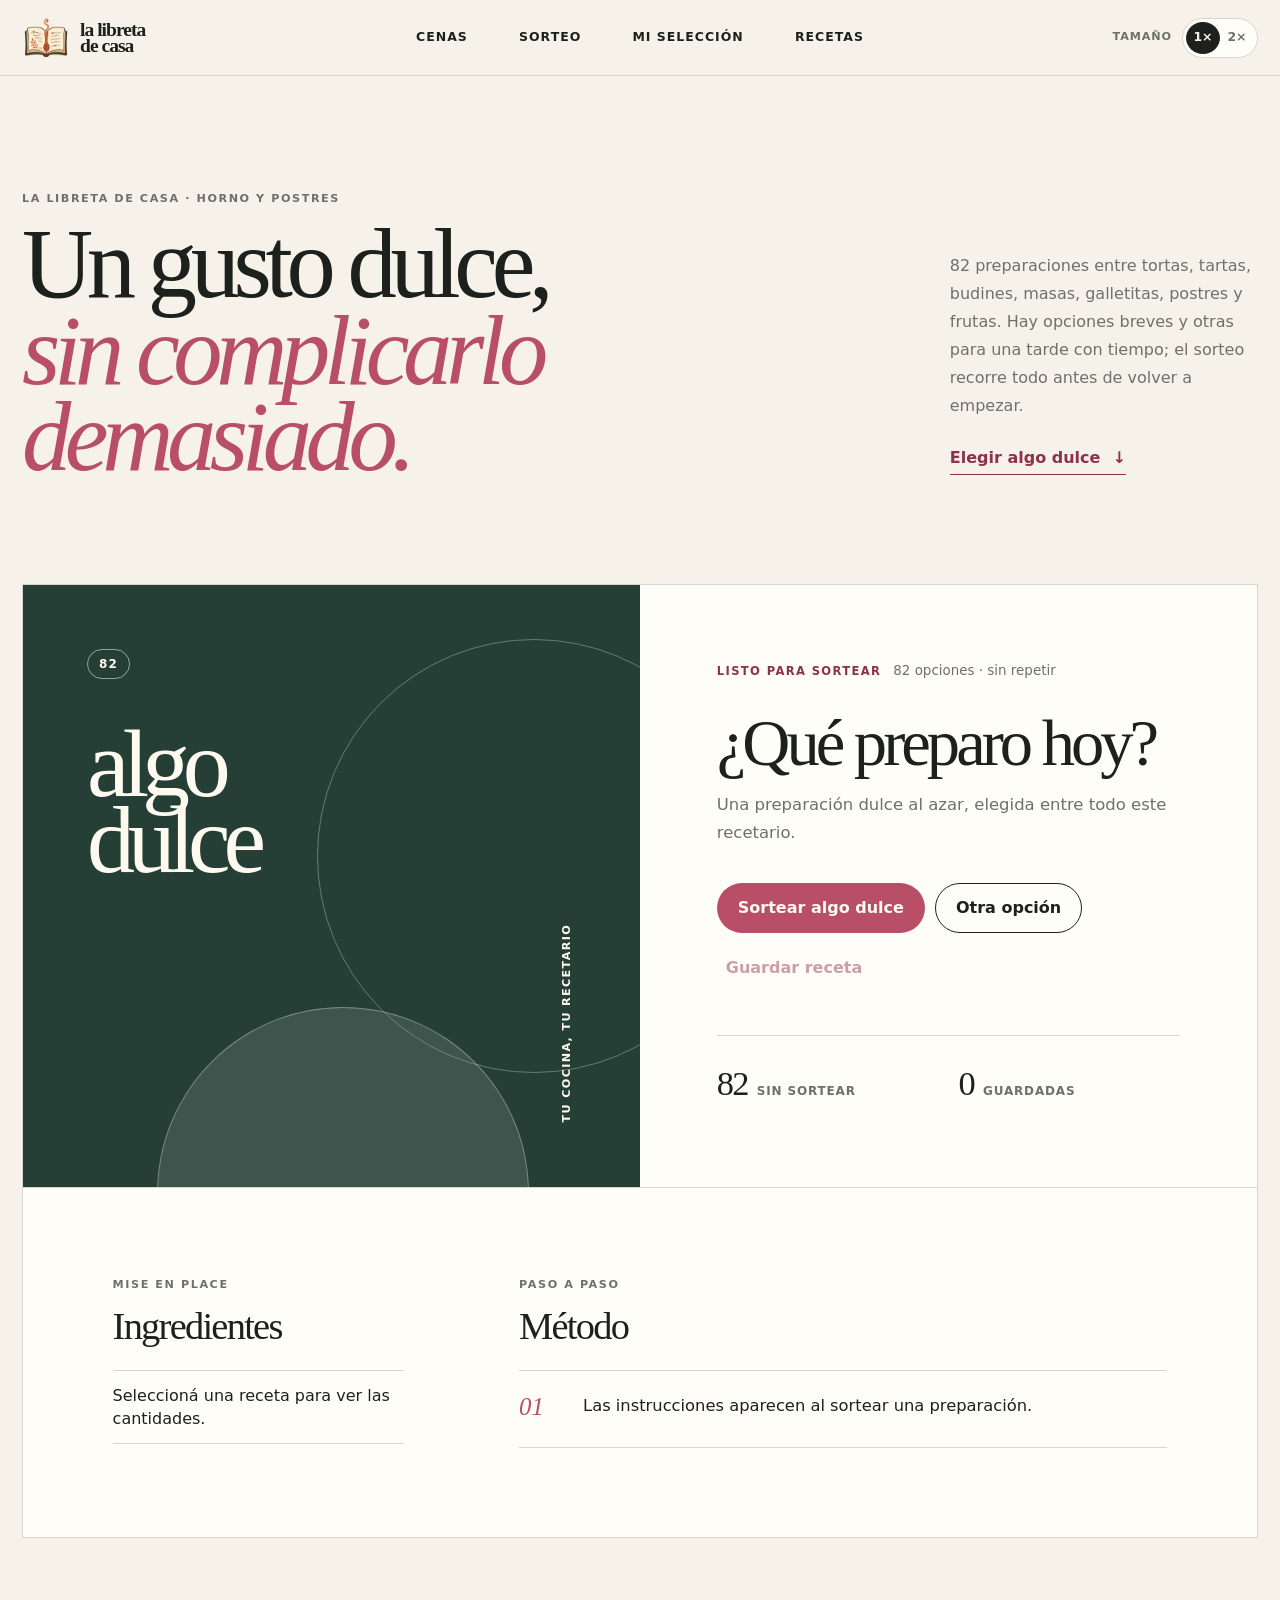
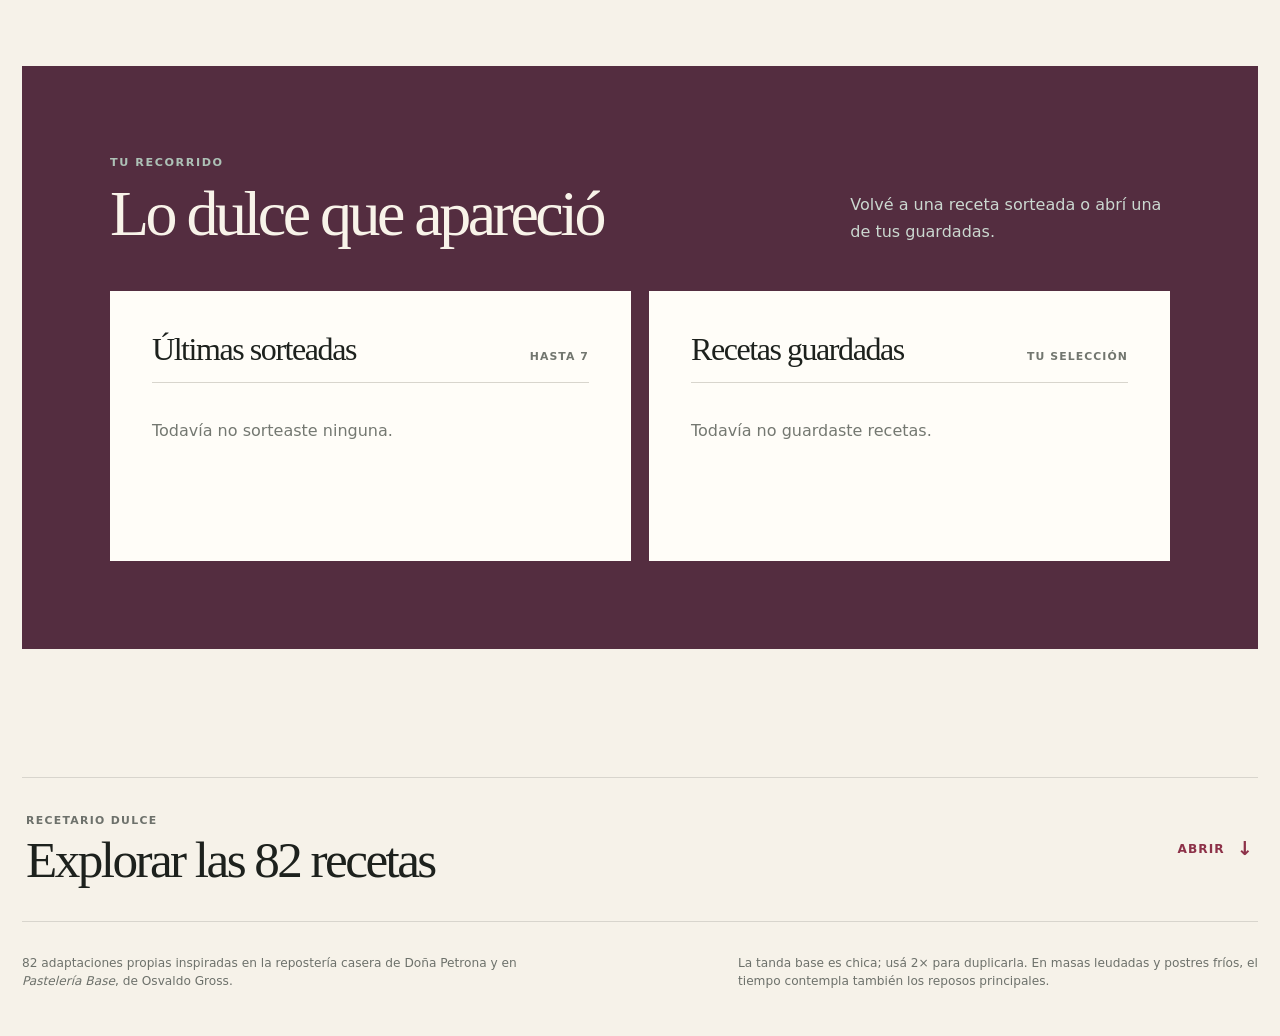
==== commit 7f8f43bc: "Agregar identidad La Libreta de Casa" ====
--- a/dulces.html
+++ b/dulces.html
@@ -4,15 +4,23 @@
   <meta charset="UTF-8">
   <meta name="viewport" content="width=device-width, initial-scale=1">
   <meta name="theme-color" content="#f6f2e9">
-  <meta name="description" content="Un sorteador personal de tortas, tartas, budines, masas, galletitas, postres y preparaciones con fruta.">
-  <title>Algo dulce — Recetario personal</title>
+  <meta name="description" content="La Libreta de Casa: tortas, tartas, budines, masas, galletitas, postres y preparaciones con fruta.">
+  <meta name="application-name" content="La Libreta de Casa">
+  <title>La Libreta de Casa — Algo dulce</title>
+  <link rel="icon" href="./favicon.ico" sizes="any">
+  <link rel="icon" type="image/png" sizes="32x32" href="./images/brand/favicon-32.png">
+  <link rel="icon" type="image/png" sizes="192x192" href="./images/brand/favicon-192.png">
+  <link rel="apple-touch-icon" href="./images/brand/apple-touch-icon.png">
   <link rel="stylesheet" href="./css/styles.css">
 </head>
 <body class="sweetPage">
   <header class="siteHeader">
-    <a class="brand" href="./dulces.html#top" aria-label="Algo dulce, volver al inicio">
-      <span>algo</span>
-      <span>dulce</span>
+    <a class="brand" href="./dulces.html#top" aria-label="La Libreta de Casa, volver al inicio">
+      <img src="./images/brand/logo-header.png" alt="" width="48" height="48">
+      <span class="brandText">
+        <span>la libreta</span>
+        <span>de casa</span>
+      </span>
     </a>
 
     <nav class="mainNav" aria-label="Navegación principal">
@@ -36,7 +44,7 @@
   <main id="top" class="app">
     <section class="intro" aria-labelledby="pageTitle">
       <div>
-        <p class="eyebrow">Recetario personal · horno y postres</p>
+        <p class="eyebrow">La Libreta de Casa · horno y postres</p>
         <h1 id="pageTitle">Un gusto dulce,<br><em>sin complicarlo demasiado.</em></h1>
       </div>
       <div class="introCopy">
--- a/css/styles.css
+++ b/css/styles.css
@@ -98,16 +98,25 @@
 
 .brand {
   width: max-content;
+  display: inline-flex;
+  align-items: center;
+  gap: 10px;
   color: var(--ink);
   font-family: var(--serif);
   font-size: 1.22rem;
   font-weight: 700;
-  line-height: 0.78;
+  line-height: 0.82;
   text-decoration: none;
   letter-spacing: -0.05em;
 }
 
-.brand span {
+.brand img {
+  width: 48px;
+  height: 48px;
+  object-fit: contain;
+}
+
+.brandText span {
   display: block;
 }
 
@@ -1134,6 +1143,12 @@
 
   .brand {
     font-size: 1.05rem;
+    gap: 7px;
+  }
+
+  .brand img {
+    width: 38px;
+    height: 38px;
   }
 
   .mobileSwitch {
